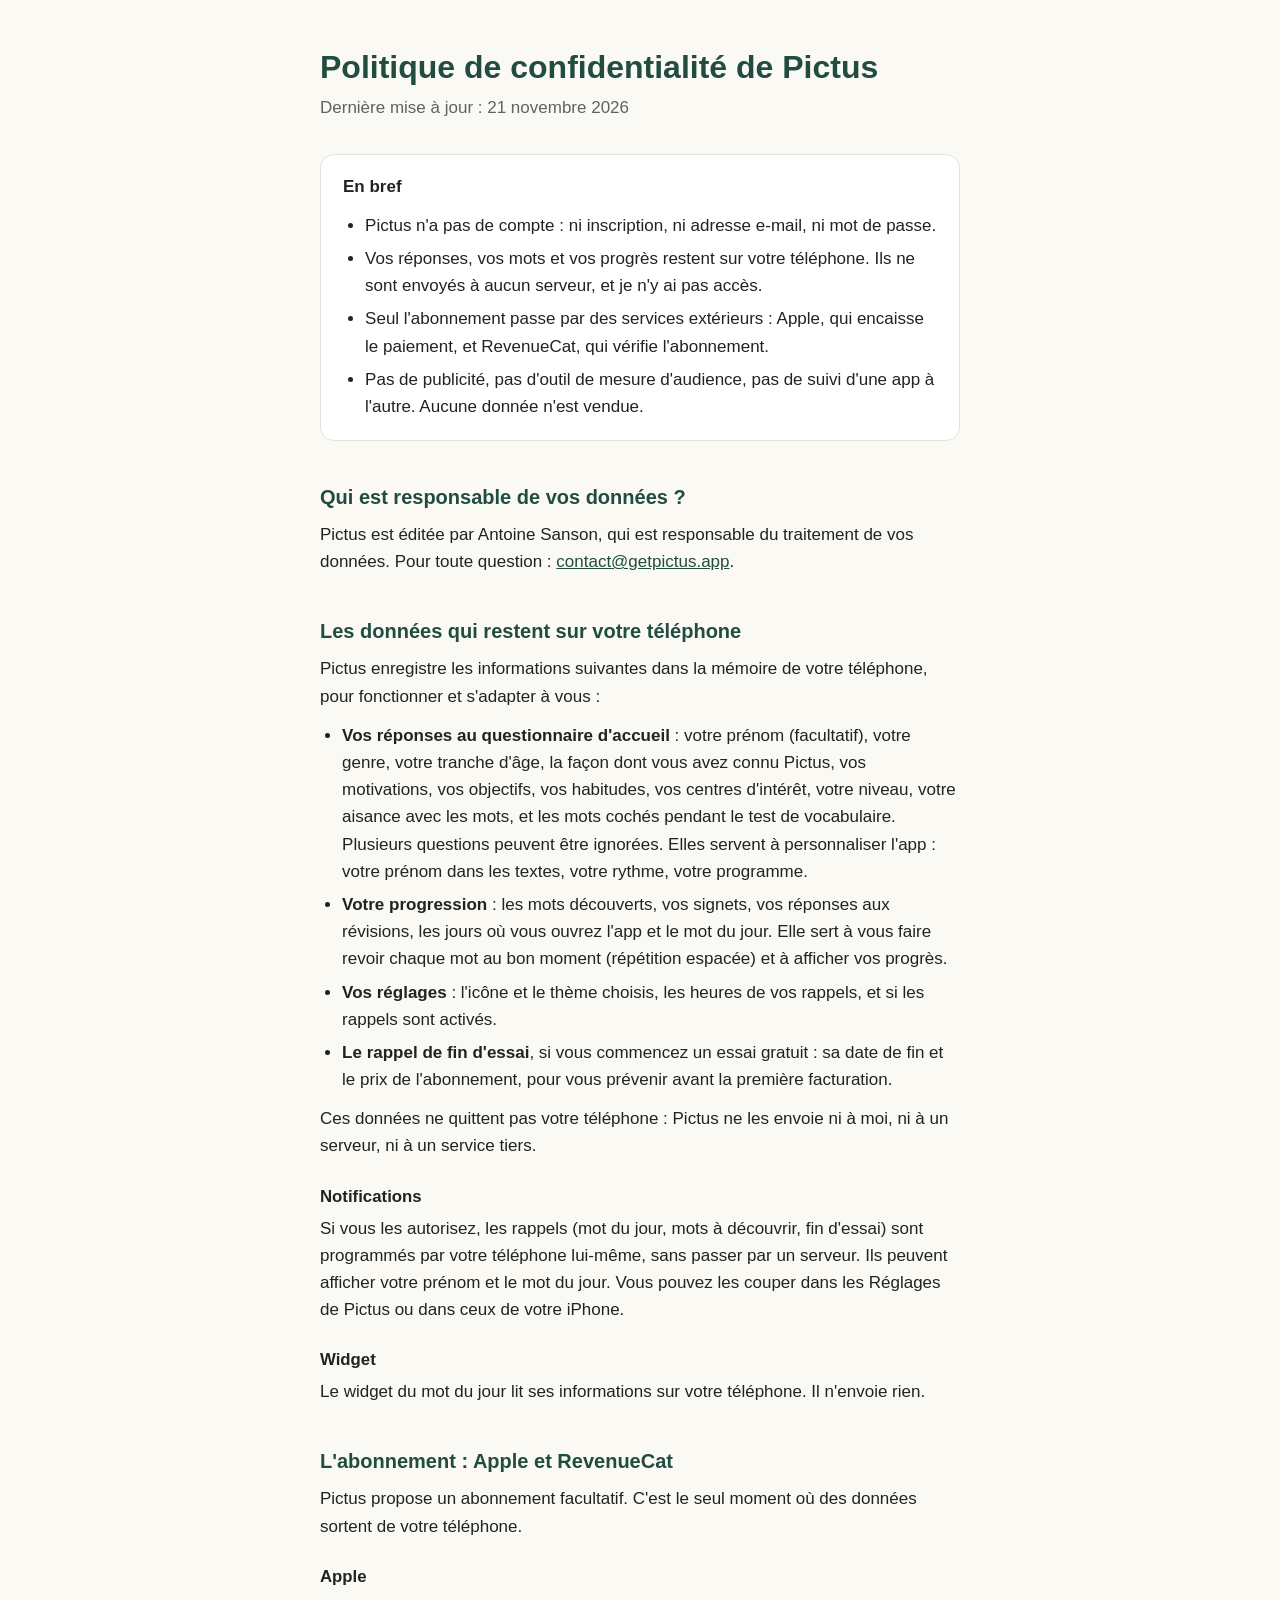
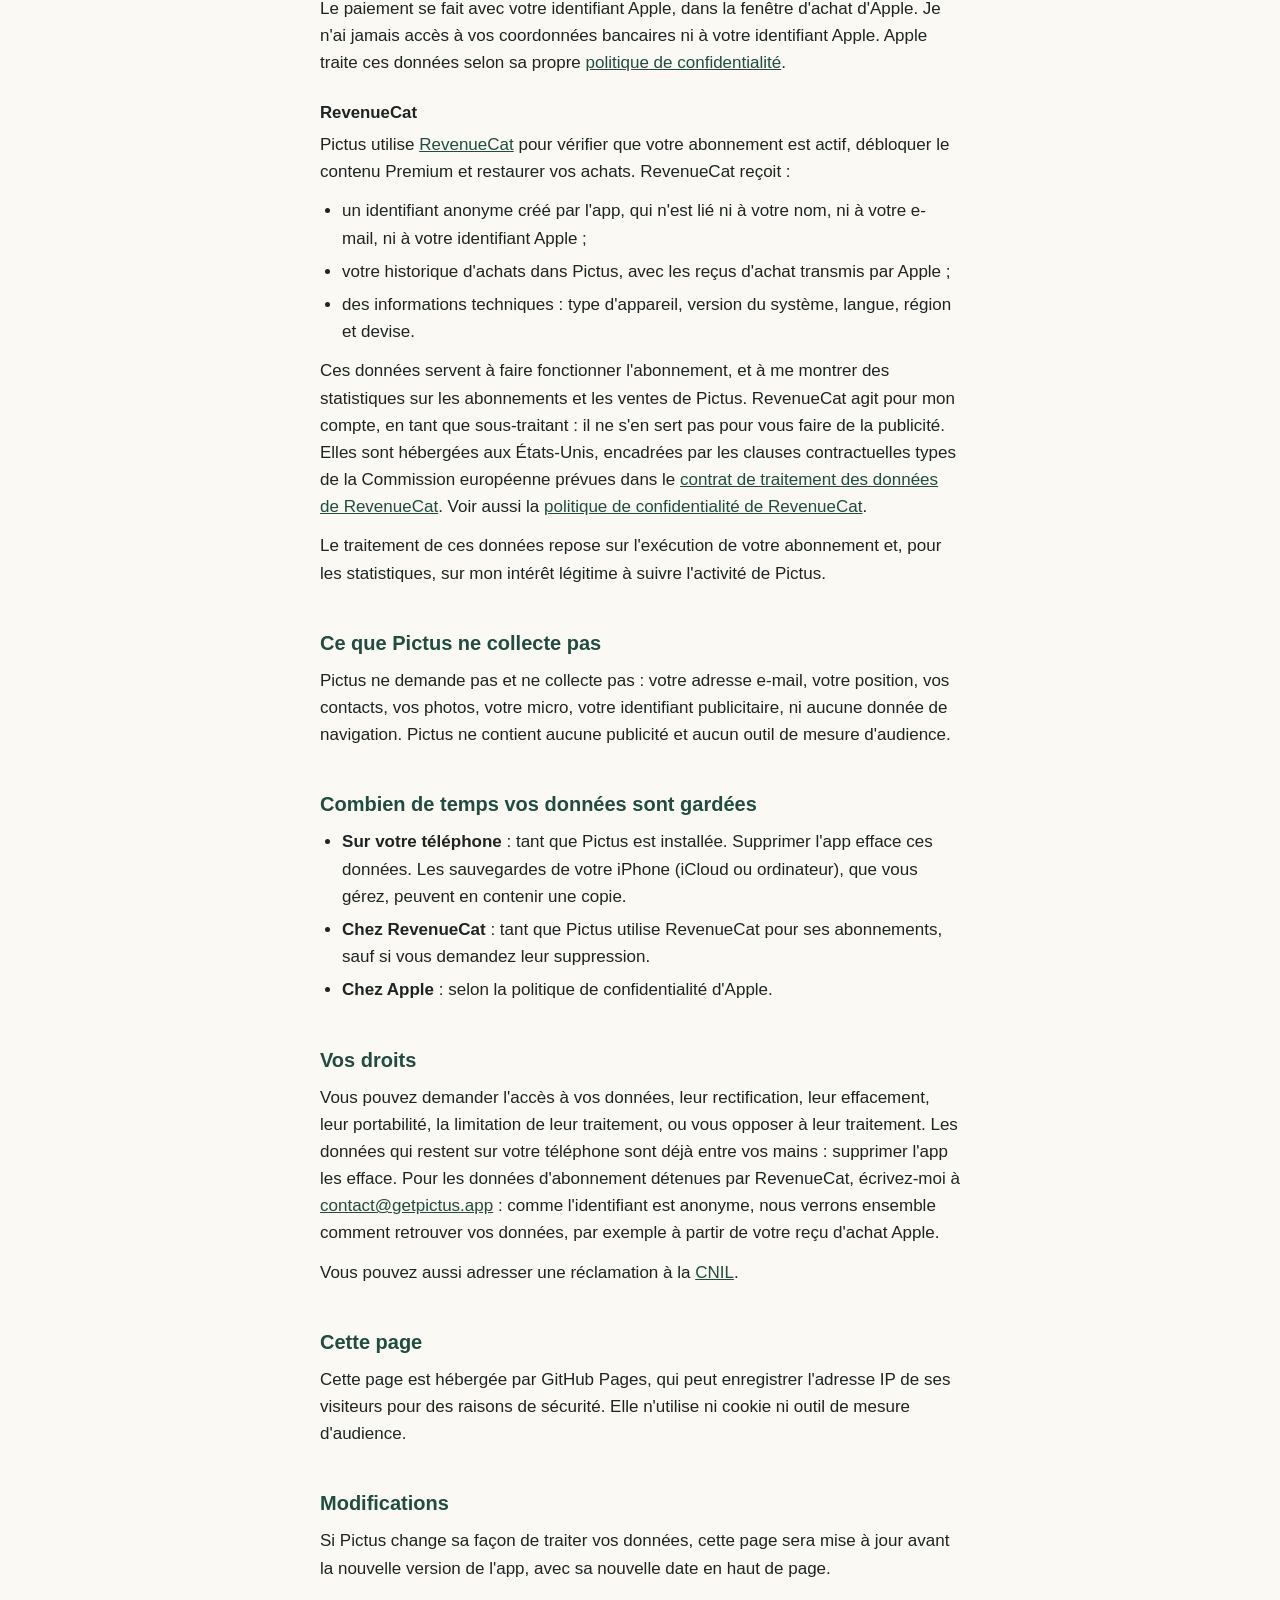
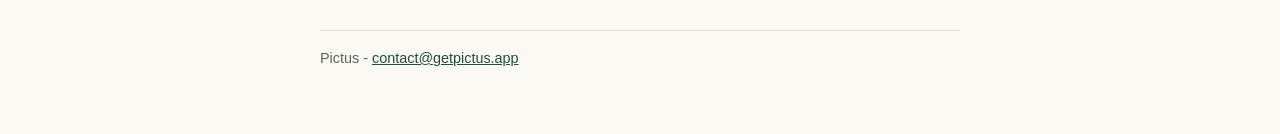
==== confidentialite/index.html @ bcde491e "Publish the Pictus privacy policy on GitHub Pages under getpictus.app" ====
<!doctype html>
<html lang="fr">
<head>
  <meta charset="utf-8">
  <meta name="viewport" content="width=device-width, initial-scale=1">
  <title>Politique de confidentialité - Pictus</title>
  <meta name="description" content="Politique de confidentialité de l'app Pictus : quelles données, pourquoi, où elles vont.">
  <style>
    :root {
      --bg: #faf9f4;
      --text: #1f2422;
      --muted: #5c6460;
      --accent: #214c41;
      --line: #e3e0d6;
      --card: #ffffff;
    }
    @media (prefers-color-scheme: dark) {
      :root {
        --bg: #171b1a;
        --text: #ecebe6;
        --muted: #a6aca8;
        --accent: #8cc4b2;
        --line: #2c3331;
        --card: #1f2423;
      }
    }
    * { box-sizing: border-box; }
    body {
      margin: 0;
      background: var(--bg);
      color: var(--text);
      font: 17px/1.6 -apple-system, BlinkMacSystemFont, "Segoe UI", Roboto, "Helvetica Neue", Arial, sans-serif;
      -webkit-text-size-adjust: 100%;
    }
    main { max-width: 680px; margin: 0 auto; padding: 48px 20px 64px; }
    h1 { font-size: 2rem; line-height: 1.2; margin: 0 0 8px; color: var(--accent); }
    h2 { font-size: 1.25rem; margin: 40px 0 8px; color: var(--accent); }
    h3 { font-size: 1.05rem; margin: 24px 0 4px; }
    p, ul { margin: 0 0 12px; }
    ul { padding-left: 1.3em; }
    li { margin-bottom: 6px; }
    a { color: var(--accent); }
    .updated { color: var(--muted); margin-bottom: 32px; }
    .summary {
      background: var(--card);
      border: 1px solid var(--line);
      border-radius: 14px;
      padding: 18px 22px 8px;
    }
    footer { margin-top: 48px; padding-top: 16px; border-top: 1px solid var(--line); color: var(--muted); font-size: 0.9rem; }
  </style>
</head>
<body>
<main>
  <h1>Politique de confidentialité de Pictus</h1>
  <p class="updated">Dernière mise à jour&nbsp;: 21&nbsp;novembre 2026</p>

  <div class="summary">
    <p><strong>En bref</strong></p>
    <ul>
      <li>Pictus n'a pas de compte&nbsp;: ni inscription, ni adresse e-mail, ni mot de passe.</li>
      <li>Vos réponses, vos mots et vos progrès restent sur votre téléphone. Ils ne sont envoyés à aucun serveur, et je n'y ai pas accès.</li>
      <li>Seul l'abonnement passe par des services extérieurs&nbsp;: Apple, qui encaisse le paiement, et RevenueCat, qui vérifie l'abonnement.</li>
      <li>Pas de publicité, pas d'outil de mesure d'audience, pas de suivi d'une app à l'autre. Aucune donnée n'est vendue.</li>
    </ul>
  </div>

  <h2>Qui est responsable de vos données&nbsp;?</h2>
  <p>Pictus est éditée par Antoine Sanson, qui est responsable du traitement de vos données. Pour toute question&nbsp;: <a href="mailto:contact@getpictus.app">contact@getpictus.app</a>.</p>

  <h2>Les données qui restent sur votre téléphone</h2>
  <p>Pictus enregistre les informations suivantes dans la mémoire de votre téléphone, pour fonctionner et s'adapter à vous&nbsp;:</p>
  <ul>
    <li><strong>Vos réponses au questionnaire d'accueil</strong>&nbsp;: votre prénom (facultatif), votre genre, votre tranche d'âge, la façon dont vous avez connu Pictus, vos motivations, vos objectifs, vos habitudes, vos centres d'intérêt, votre niveau, votre aisance avec les mots, et les mots cochés pendant le test de vocabulaire. Plusieurs questions peuvent être ignorées. Elles servent à personnaliser l'app&nbsp;: votre prénom dans les textes, votre rythme, votre programme.</li>
    <li><strong>Votre progression</strong>&nbsp;: les mots découverts, vos signets, vos réponses aux révisions, les jours où vous ouvrez l'app et le mot du jour. Elle sert à vous faire revoir chaque mot au bon moment (répétition espacée) et à afficher vos progrès.</li>
    <li><strong>Vos réglages</strong>&nbsp;: l'icône et le thème choisis, les heures de vos rappels, et si les rappels sont activés.</li>
    <li><strong>Le rappel de fin d'essai</strong>, si vous commencez un essai gratuit&nbsp;: sa date de fin et le prix de l'abonnement, pour vous prévenir avant la première facturation.</li>
  </ul>
  <p>Ces données ne quittent pas votre téléphone&nbsp;: Pictus ne les envoie ni à moi, ni à un serveur, ni à un service tiers.</p>

  <h3>Notifications</h3>
  <p>Si vous les autorisez, les rappels (mot du jour, mots à découvrir, fin d'essai) sont programmés par votre téléphone lui-même, sans passer par un serveur. Ils peuvent afficher votre prénom et le mot du jour. Vous pouvez les couper dans les Réglages de Pictus ou dans ceux de votre iPhone.</p>

  <h3>Widget</h3>
  <p>Le widget du mot du jour lit ses informations sur votre téléphone. Il n'envoie rien.</p>

  <h2>L'abonnement&nbsp;: Apple et RevenueCat</h2>
  <p>Pictus propose un abonnement facultatif. C'est le seul moment où des données sortent de votre téléphone.</p>

  <h3>Apple</h3>
  <p>Le paiement se fait avec votre identifiant Apple, dans la fenêtre d'achat d'Apple. Je n'ai jamais accès à vos coordonnées bancaires ni à votre identifiant Apple. Apple traite ces données selon sa propre <a href="https://www.apple.com/fr/legal/privacy/">politique de confidentialité</a>.</p>

  <h3>RevenueCat</h3>
  <p>Pictus utilise <a href="https://www.revenuecat.com/">RevenueCat</a> pour vérifier que votre abonnement est actif, débloquer le contenu Premium et restaurer vos achats. RevenueCat reçoit&nbsp;:</p>
  <ul>
    <li>un identifiant anonyme créé par l'app, qui n'est lié ni à votre nom, ni à votre e-mail, ni à votre identifiant Apple&nbsp;;</li>
    <li>votre historique d'achats dans Pictus, avec les reçus d'achat transmis par Apple&nbsp;;</li>
    <li>des informations techniques&nbsp;: type d'appareil, version du système, langue, région et devise.</li>
  </ul>
  <p>Ces données servent à faire fonctionner l'abonnement, et à me montrer des statistiques sur les abonnements et les ventes de Pictus. RevenueCat agit pour mon compte, en tant que sous-traitant&nbsp;: il ne s'en sert pas pour vous faire de la publicité. Elles sont hébergées aux États-Unis, encadrées par les clauses contractuelles types de la Commission européenne prévues dans le <a href="https://www.revenuecat.com/dpa">contrat de traitement des données de RevenueCat</a>. Voir aussi la <a href="https://www.revenuecat.com/privacy">politique de confidentialité de RevenueCat</a>.</p>
  <p>Le traitement de ces données repose sur l'exécution de votre abonnement et, pour les statistiques, sur mon intérêt légitime à suivre l'activité de Pictus.</p>

  <h2>Ce que Pictus ne collecte pas</h2>
  <p>Pictus ne demande pas et ne collecte pas&nbsp;: votre adresse e-mail, votre position, vos contacts, vos photos, votre micro, votre identifiant publicitaire, ni aucune donnée de navigation. Pictus ne contient aucune publicité et aucun outil de mesure d'audience.</p>

  <h2>Combien de temps vos données sont gardées</h2>
  <ul>
    <li><strong>Sur votre téléphone</strong>&nbsp;: tant que Pictus est installée. Supprimer l'app efface ces données. Les sauvegardes de votre iPhone (iCloud ou ordinateur), que vous gérez, peuvent en contenir une copie.</li>
    <li><strong>Chez RevenueCat</strong>&nbsp;: tant que Pictus utilise RevenueCat pour ses abonnements, sauf si vous demandez leur suppression.</li>
    <li><strong>Chez Apple</strong>&nbsp;: selon la politique de confidentialité d'Apple.</li>
  </ul>

  <h2>Vos droits</h2>
  <p>Vous pouvez demander l'accès à vos données, leur rectification, leur effacement, leur portabilité, la limitation de leur traitement, ou vous opposer à leur traitement. Les données qui restent sur votre téléphone sont déjà entre vos mains&nbsp;: supprimer l'app les efface. Pour les données d'abonnement détenues par RevenueCat, écrivez-moi à <a href="mailto:contact@getpictus.app">contact@getpictus.app</a>&nbsp;: comme l'identifiant est anonyme, nous verrons ensemble comment retrouver vos données, par exemple à partir de votre reçu d'achat Apple.</p>
  <p>Vous pouvez aussi adresser une réclamation à la <a href="https://www.cnil.fr/fr/plaintes">CNIL</a>.</p>

  <h2>Cette page</h2>
  <p>Cette page est hébergée par GitHub Pages, qui peut enregistrer l'adresse IP de ses visiteurs pour des raisons de sécurité. Elle n'utilise ni cookie ni outil de mesure d'audience.</p>

  <h2>Modifications</h2>
  <p>Si Pictus change sa façon de traiter vos données, cette page sera mise à jour avant la nouvelle version de l'app, avec sa nouvelle date en haut de page.</p>

  <footer>Pictus - <a href="mailto:contact@getpictus.app">contact@getpictus.app</a></footer>
</main>
</body>
</html>
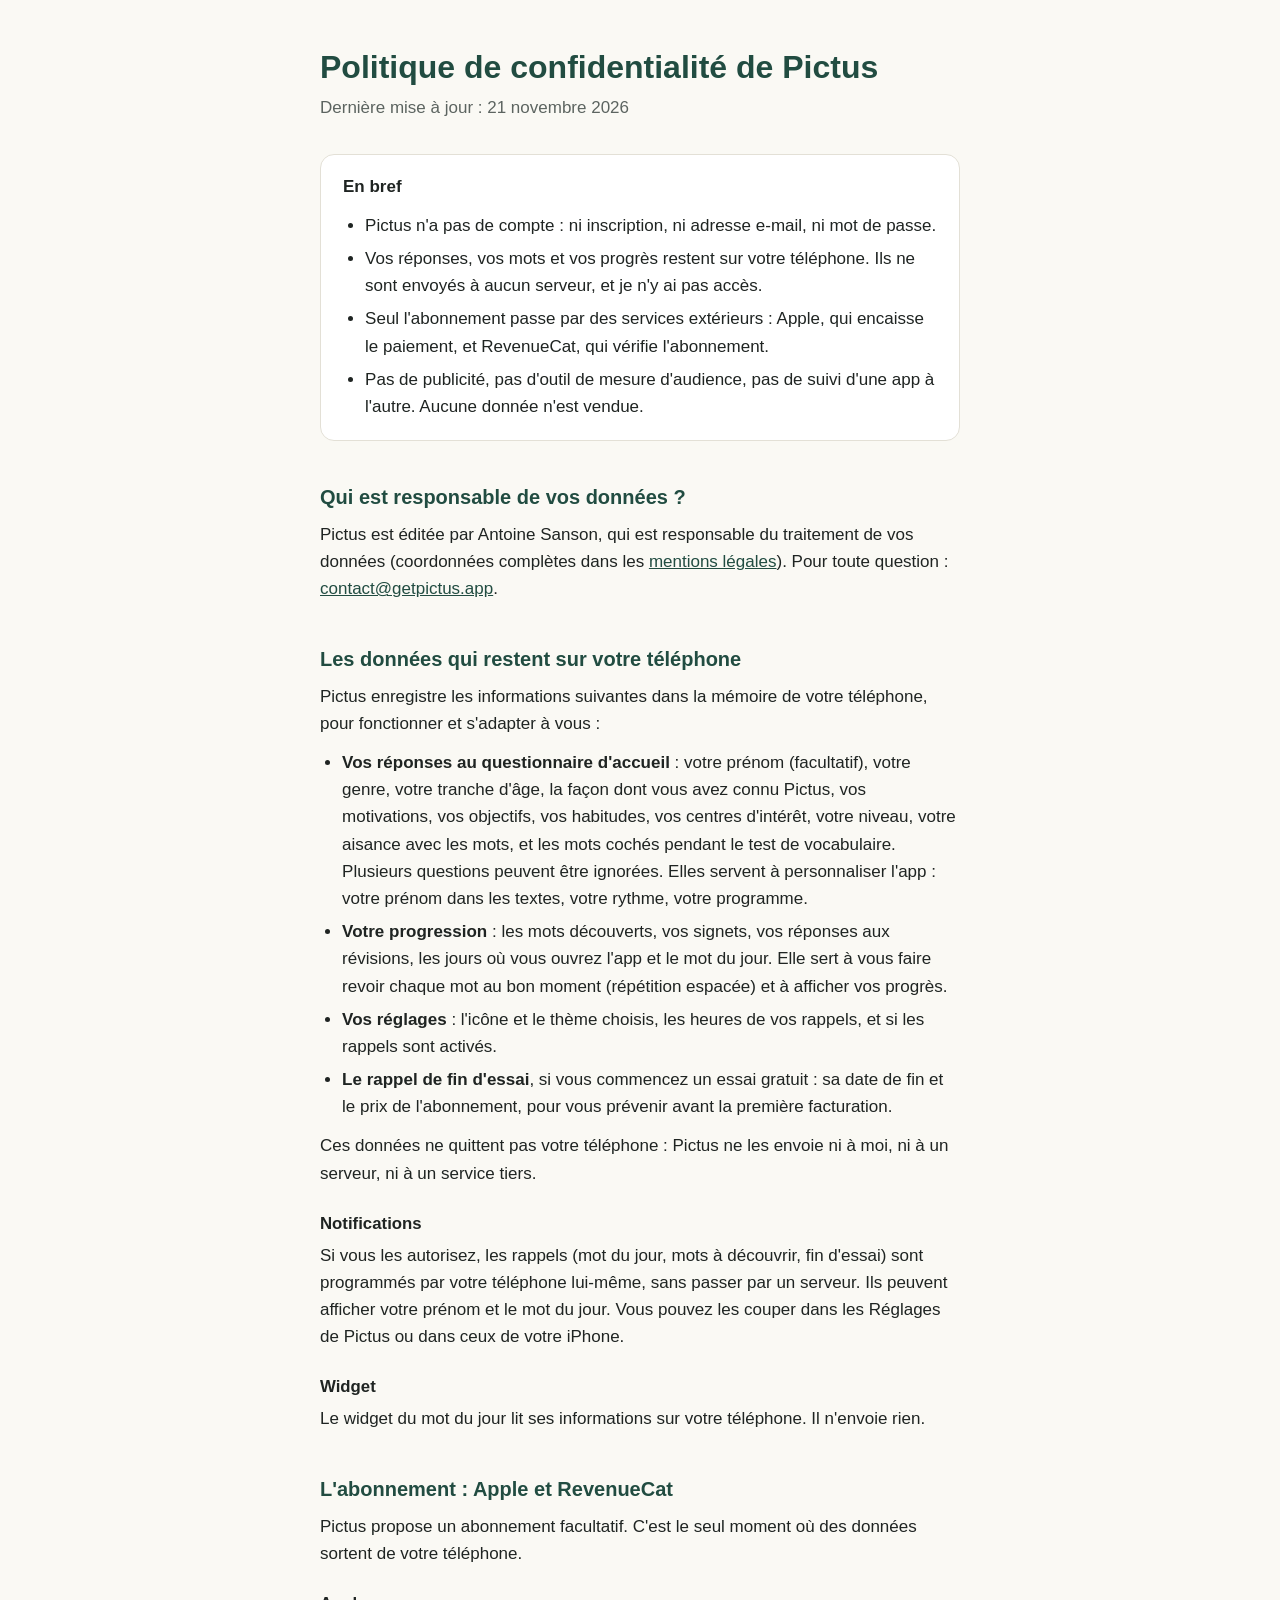
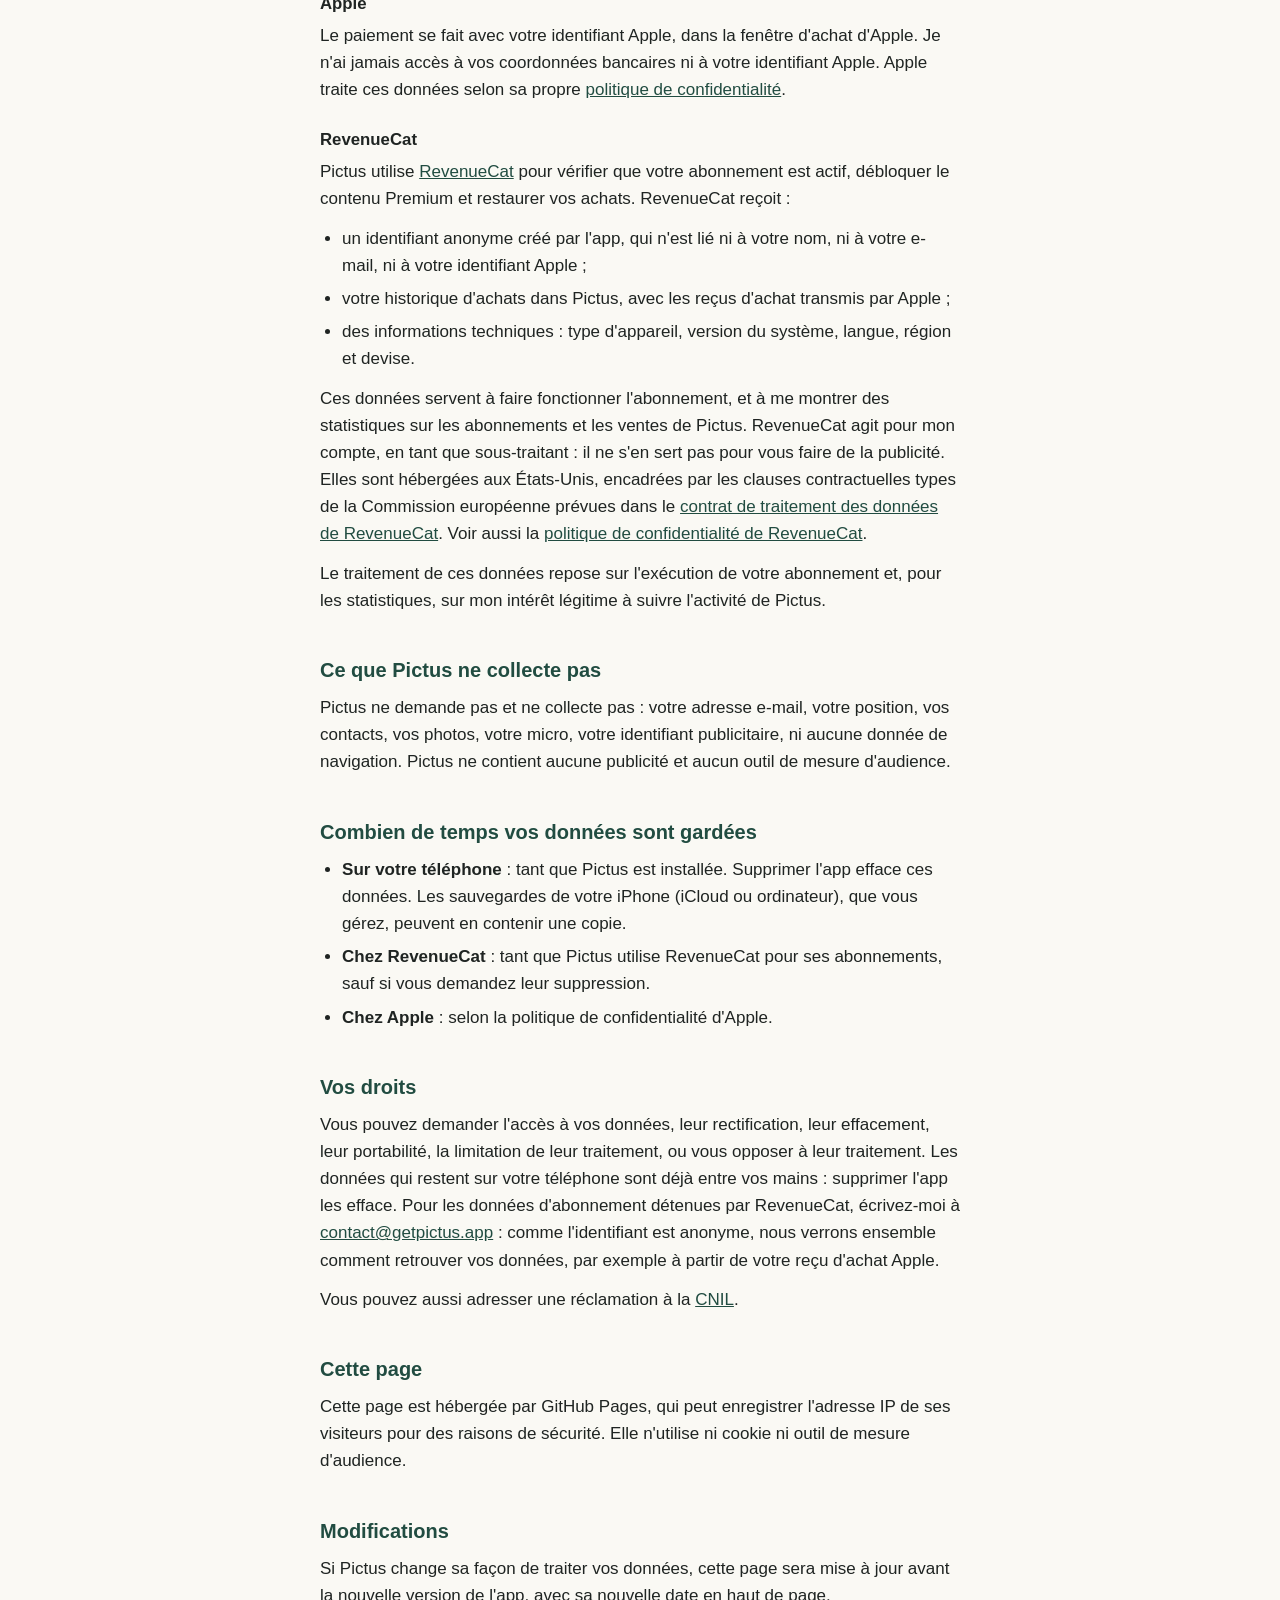
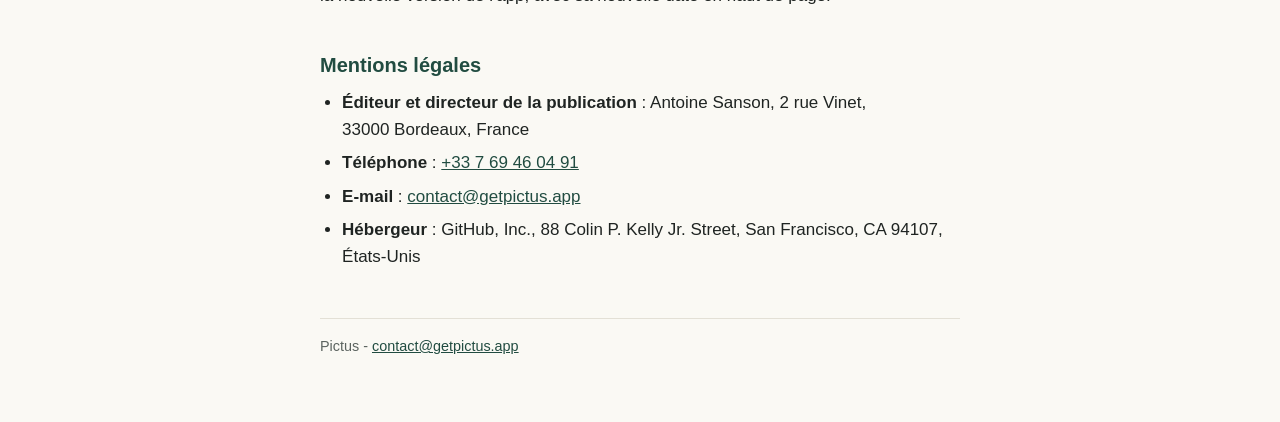
==== commit fd7bf0e7: "Add the legal notice: publisher, address, phone, e-mail and host" ====
--- a/confidentialite/index.html
+++ b/confidentialite/index.html
@@ -66,7 +66,7 @@
   </div>
 
   <h2>Qui est responsable de vos données&nbsp;?</h2>
-  <p>Pictus est éditée par Antoine Sanson, qui est responsable du traitement de vos données. Pour toute question&nbsp;: <a href="mailto:contact@getpictus.app">contact@getpictus.app</a>.</p>
+  <p>Pictus est éditée par Antoine Sanson, qui est responsable du traitement de vos données (coordonnées complètes dans les <a href="#mentions-legales">mentions légales</a>). Pour toute question&nbsp;: <a href="mailto:contact@getpictus.app">contact@getpictus.app</a>.</p>
 
   <h2>Les données qui restent sur votre téléphone</h2>
   <p>Pictus enregistre les informations suivantes dans la mémoire de votre téléphone, pour fonctionner et s'adapter à vous&nbsp;:</p>
@@ -120,6 +120,14 @@
   <h2>Modifications</h2>
   <p>Si Pictus change sa façon de traiter vos données, cette page sera mise à jour avant la nouvelle version de l'app, avec sa nouvelle date en haut de page.</p>
 
+  <h2 id="mentions-legales">Mentions légales</h2>
+  <ul>
+    <li><strong>Éditeur et directeur de la publication</strong>&nbsp;: Antoine Sanson, 2&nbsp;rue Vinet, 33000&nbsp;Bordeaux, France</li>
+    <li><strong>Téléphone</strong>&nbsp;: <a href="tel:+33769460491">+33&nbsp;7&nbsp;69&nbsp;46&nbsp;04&nbsp;91</a></li>
+    <li><strong>E-mail</strong>&nbsp;: <a href="mailto:contact@getpictus.app">contact@getpictus.app</a></li>
+    <li><strong>Hébergeur</strong>&nbsp;: GitHub, Inc., 88&nbsp;Colin P. Kelly Jr. Street, San Francisco, CA&nbsp;94107, États-Unis</li>
+  </ul>
+
   <footer>Pictus - <a href="mailto:contact@getpictus.app">contact@getpictus.app</a></footer>
 </main>
 </body>
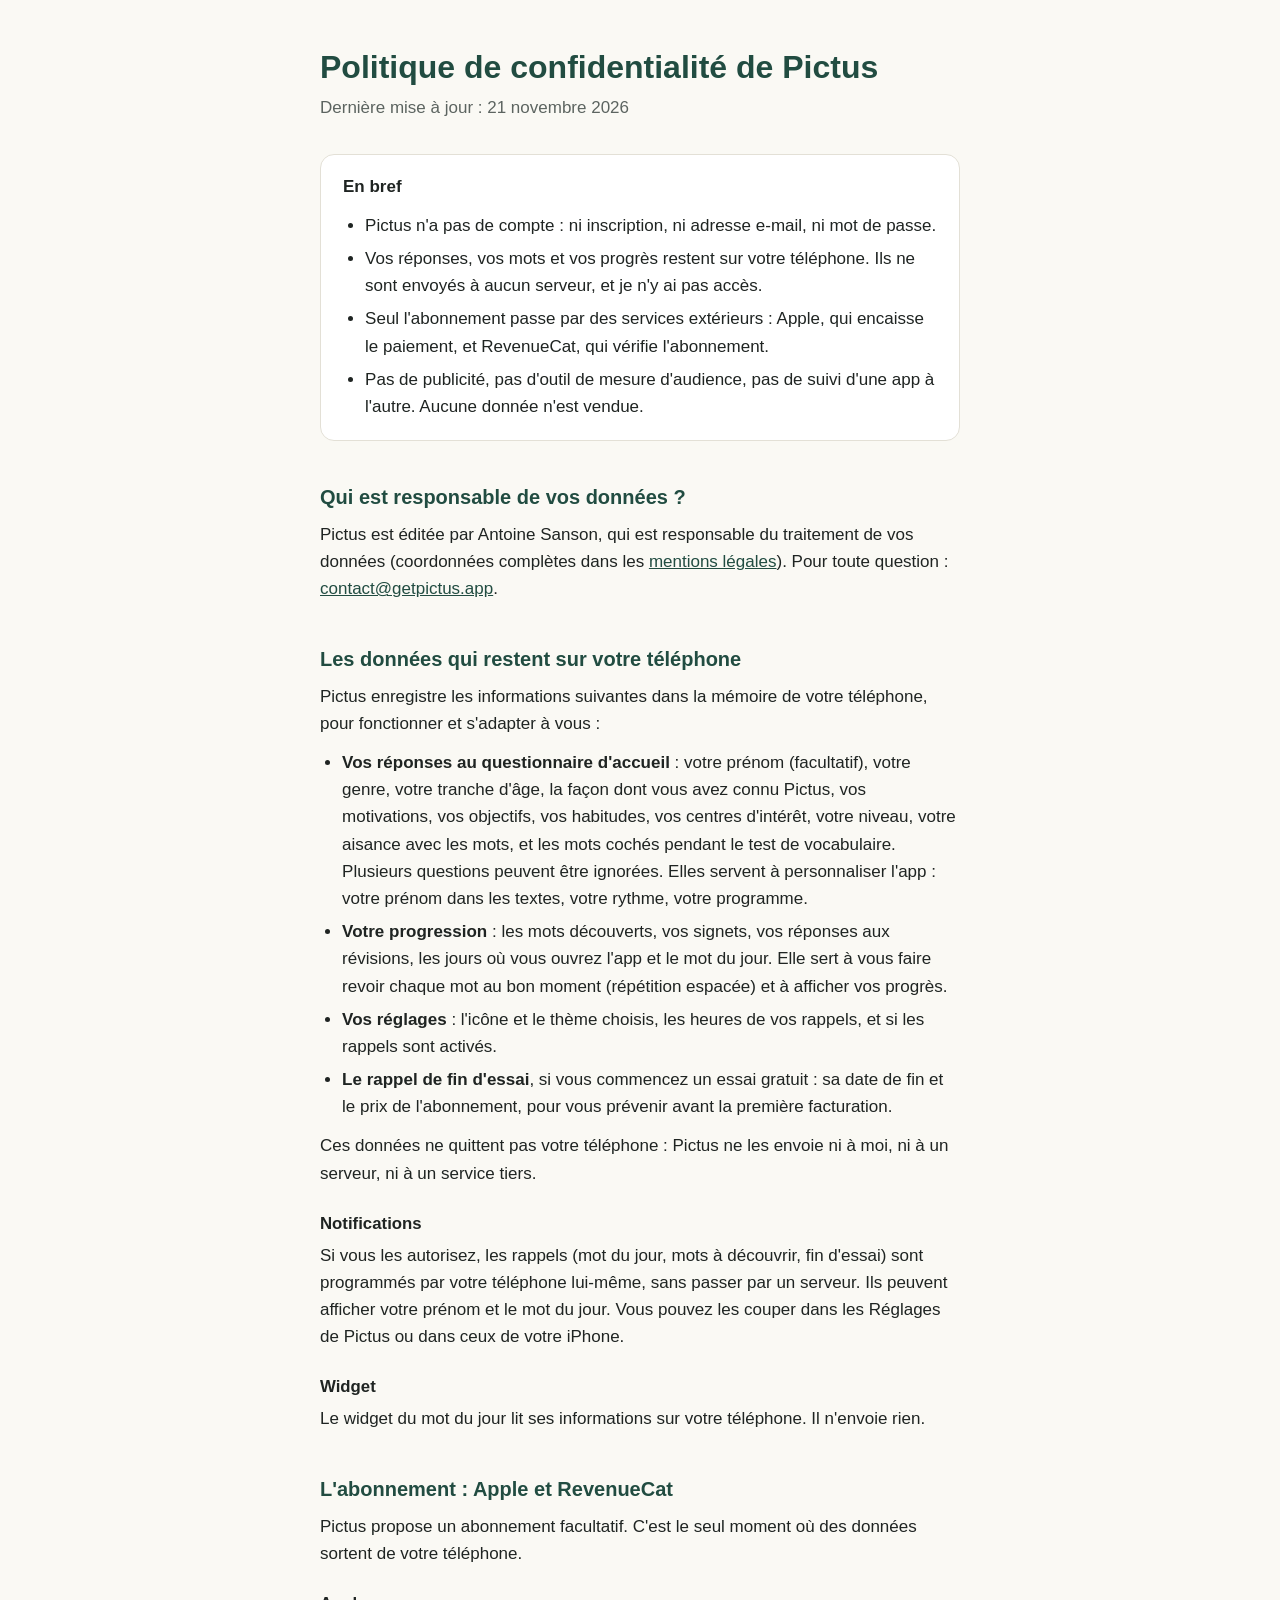
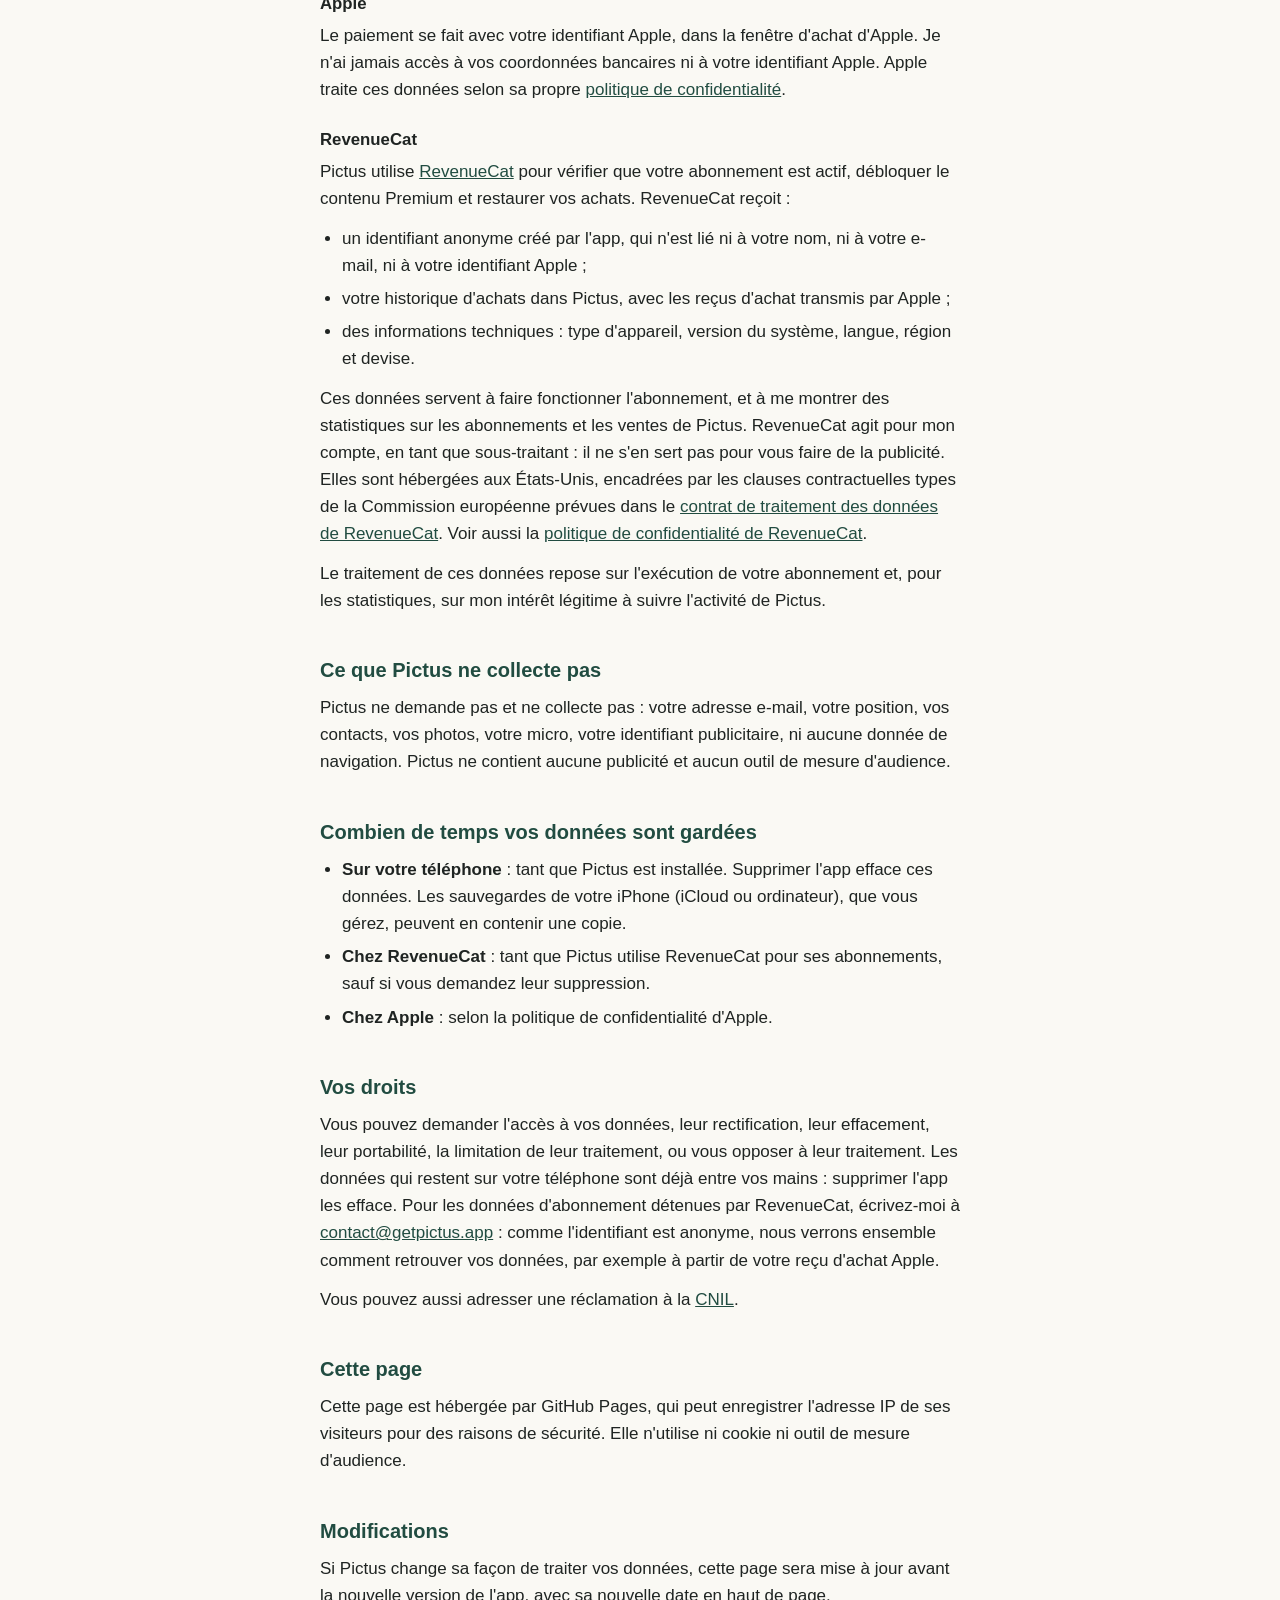
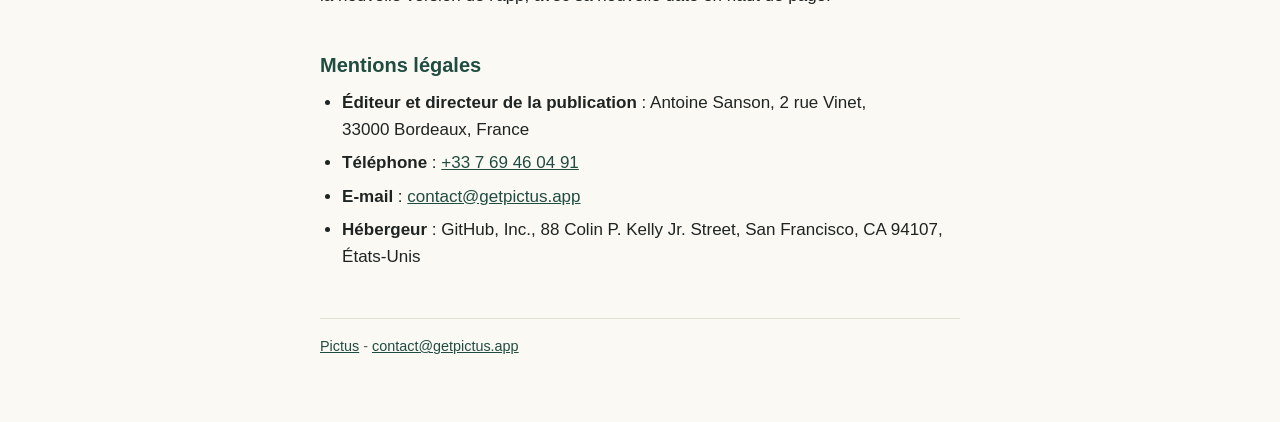
==== commit 37ed7190: "Turn the home page into a landing page for Pictus, with the official App Store badge" ====
--- a/confidentialite/index.html
+++ b/confidentialite/index.html
@@ -128,7 +128,7 @@
     <li><strong>Hébergeur</strong>&nbsp;: GitHub, Inc., 88&nbsp;Colin P. Kelly Jr. Street, San Francisco, CA&nbsp;94107, États-Unis</li>
   </ul>
 
-  <footer>Pictus - <a href="mailto:contact@getpictus.app">contact@getpictus.app</a></footer>
+  <footer><a href="/">Pictus</a> - <a href="mailto:contact@getpictus.app">contact@getpictus.app</a></footer>
 </main>
 </body>
 </html>
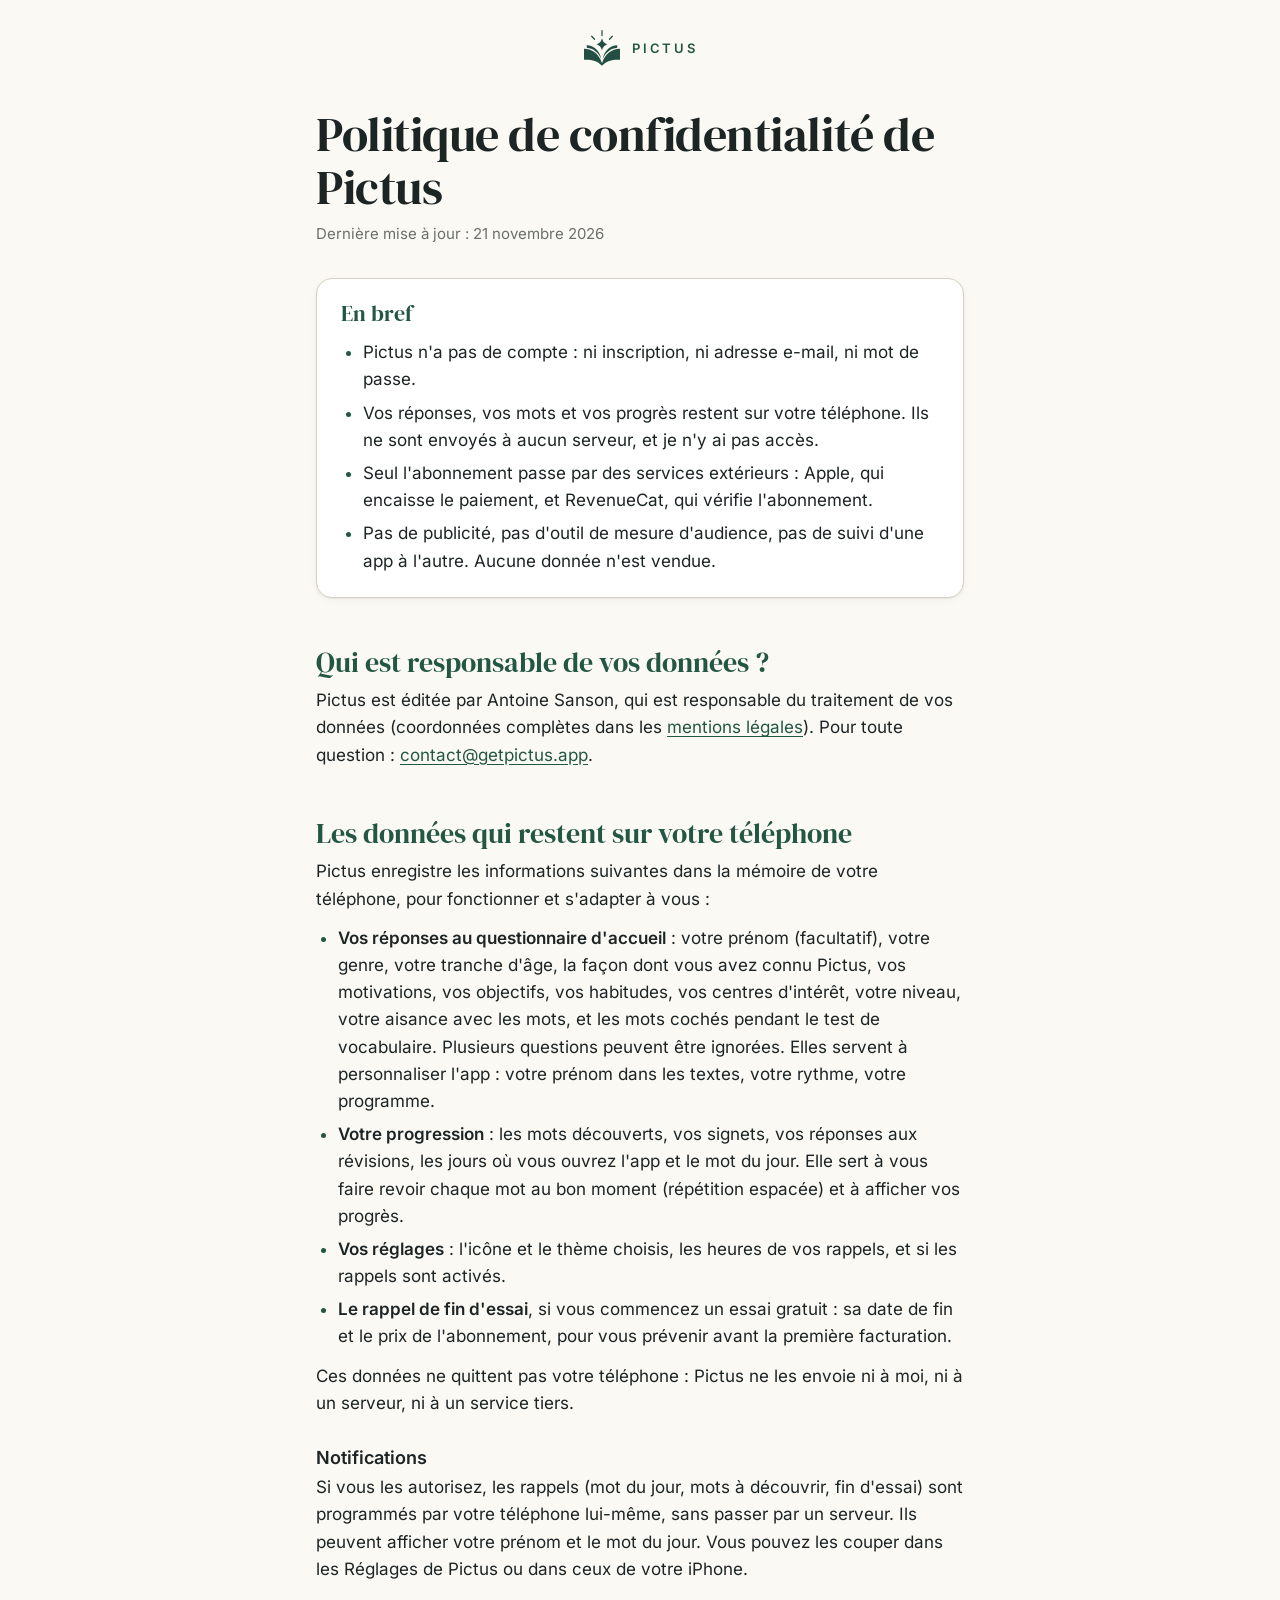
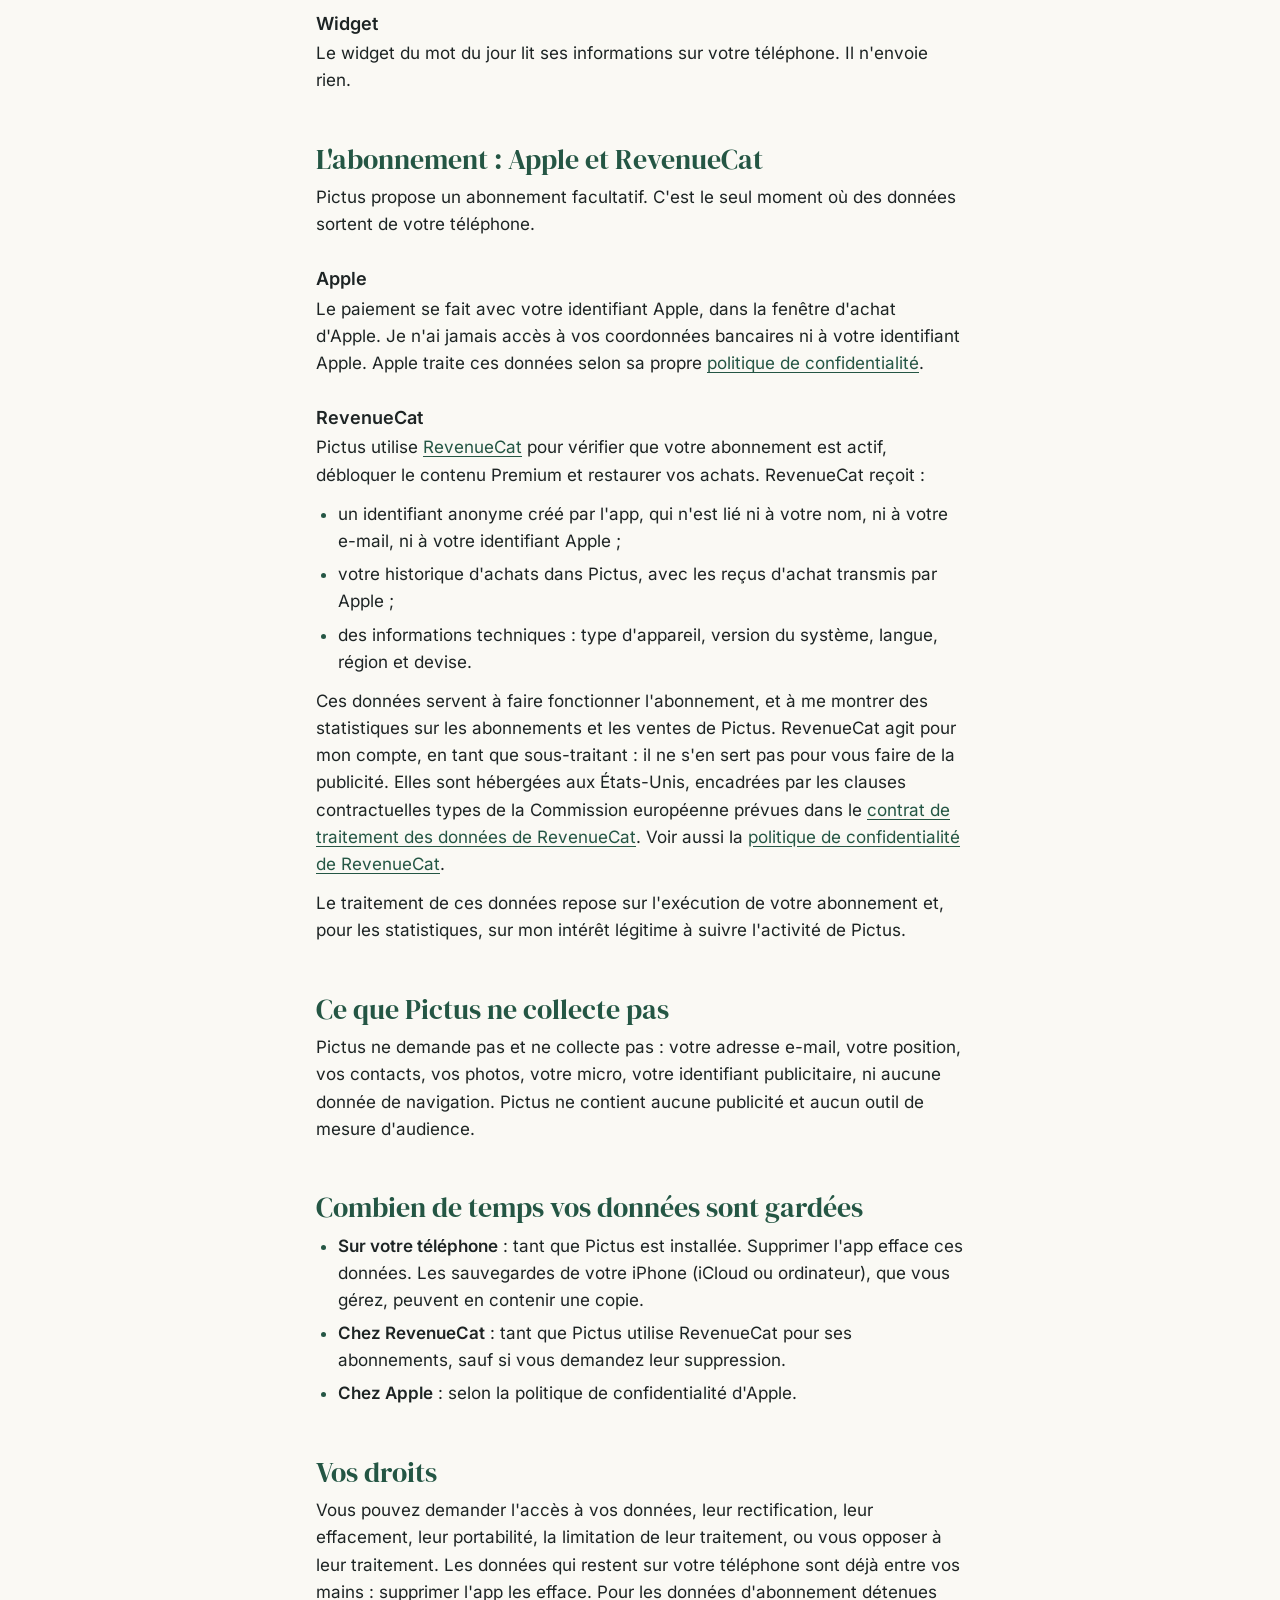
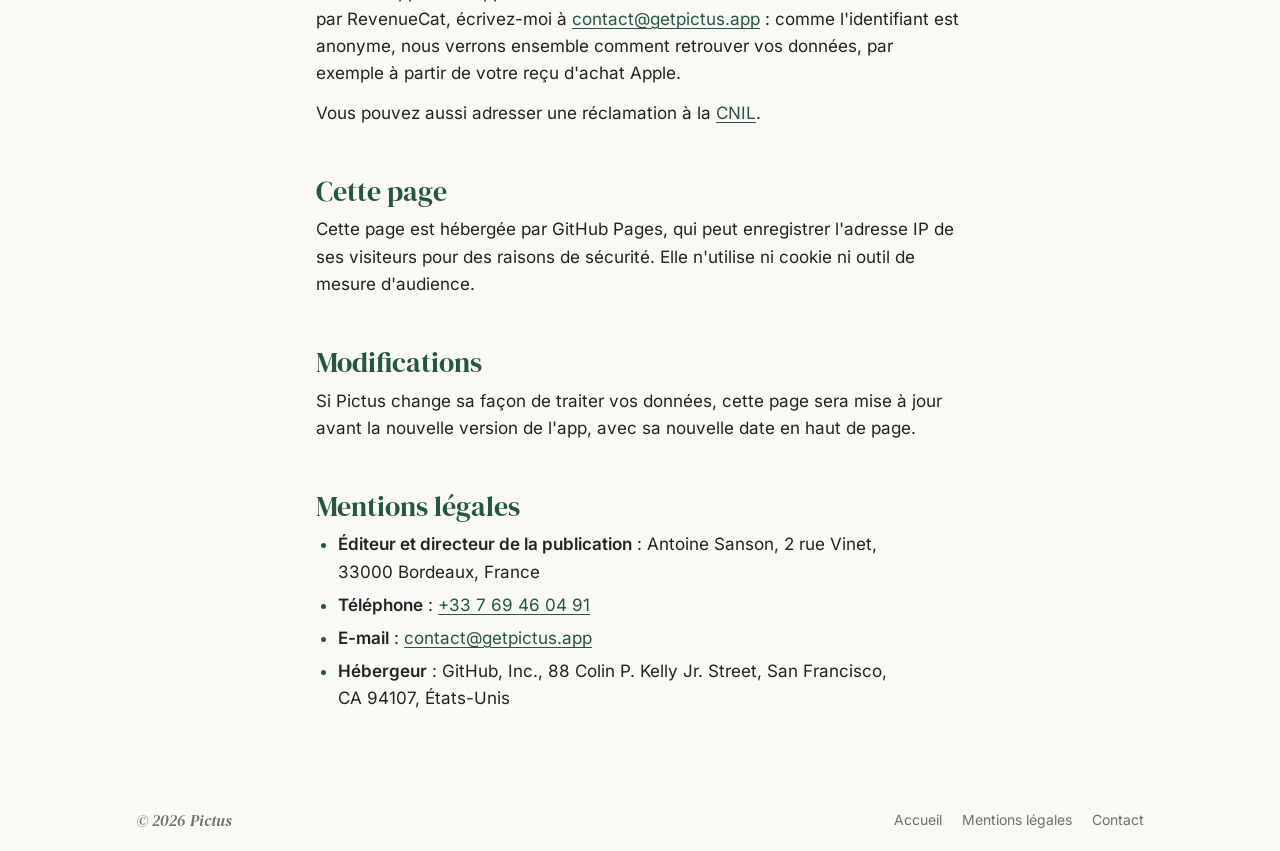
==== commit 732088c3: "Give the privacy policy the landing page's look through a shared stylesheet" ====
--- a/confidentialite/index.html
+++ b/confidentialite/index.html
@@ -5,52 +5,52 @@
   <meta name="viewport" content="width=device-width, initial-scale=1">
   <title>Politique de confidentialité - Pictus</title>
   <meta name="description" content="Politique de confidentialité de l'app Pictus : quelles données, pourquoi, où elles vont.">
+  <link rel="canonical" href="https://getpictus.app/confidentialite/">
+  <meta name="theme-color" content="#faf9f4">
+  <meta name="color-scheme" content="light">
+  <link rel="icon" href="/favicon.ico" sizes="48x48">
+  <link rel="icon" type="image/png" href="/favicon.png">
+  <link rel="apple-touch-icon" href="/apple-touch-icon.png">
+  <link rel="stylesheet" href="/assets/site.css">
   <style>
-    :root {
-      --bg: #faf9f4;
-      --text: #1f2422;
-      --muted: #5c6460;
-      --accent: #214c41;
-      --line: #e3e0d6;
-      --card: #ffffff;
+    .brand {
+      display: flex;
+      align-items: center;
+      gap: 10px;
+      width: fit-content;
+      margin: 0 auto;
+      padding: 28px 16px 0;
+      color: var(--foret);
+      text-decoration: none;
+      font: 600 13px/1 var(--sans);
+      letter-spacing: 0.22em;
+      text-transform: uppercase;
     }
-    @media (prefers-color-scheme: dark) {
-      :root {
-        --bg: #171b1a;
-        --text: #ecebe6;
-        --muted: #a6aca8;
-        --accent: #8cc4b2;
-        --line: #2c3331;
-        --card: #1f2423;
-      }
-    }
-    * { box-sizing: border-box; }
-    body {
-      margin: 0;
-      background: var(--bg);
-      color: var(--text);
-      font: 17px/1.6 -apple-system, BlinkMacSystemFont, "Segoe UI", Roboto, "Helvetica Neue", Arial, sans-serif;
-      -webkit-text-size-adjust: 100%;
-    }
-    main { max-width: 680px; margin: 0 auto; padding: 48px 20px 64px; }
-    h1 { font-size: 2rem; line-height: 1.2; margin: 0 0 8px; color: var(--accent); }
-    h2 { font-size: 1.25rem; margin: 40px 0 8px; color: var(--accent); }
-    h3 { font-size: 1.05rem; margin: 24px 0 4px; }
+    .brand img { width: 40px; height: 40px; }
+    main { flex: 1; width: 100%; max-width: 680px; margin: 0 auto; padding: 40px 16px 64px; }
+    h1 { margin: 0 0 8px; font: 400 clamp(36px, 7vw, 48px)/1.1 var(--serif); letter-spacing: -0.01em; }
+    h2 { margin: 48px 0 8px; font: 400 28px/1.2 var(--serif); color: var(--foret); }
+    h3 { margin: 28px 0 4px; font: 600 18px/1.4 var(--sans); }
     p, ul { margin: 0 0 12px; }
     ul { padding-left: 1.3em; }
     li { margin-bottom: 6px; }
-    a { color: var(--accent); }
-    .updated { color: var(--muted); margin-bottom: 32px; }
+    li::marker { color: var(--foret); }
+    a { color: var(--foret); text-underline-offset: 3px; }
+    strong { font-weight: 600; }
+    .updated { margin-bottom: 32px; font-size: 15px; color: var(--pierre); }
     .summary {
-      background: var(--card);
-      border: 1px solid var(--line);
-      border-radius: 14px;
-      padding: 18px 22px 8px;
+      padding: 20px 24px 10px;
+      background: var(--raised);
+      border: 1px solid var(--argile);
+      border-radius: 16px;
+      box-shadow: 0 1px 2px rgba(29, 36, 36, 0.06), 0 2px 8px rgba(29, 36, 36, 0.04);
     }
-    footer { margin-top: 48px; padding-top: 16px; border-top: 1px solid var(--line); color: var(--muted); font-size: 0.9rem; }
+    .summary > p:first-child { font: 400 22px/1.3 var(--serif); color: var(--foret); }
+    .summary > p:first-child strong { font-weight: 400; }
   </style>
 </head>
 <body>
+<a class="brand" href="/"><img src="/assets/logo.svg" alt="">Pictus</a>
 <main>
   <h1>Politique de confidentialité de Pictus</h1>
   <p class="updated">Dernière mise à jour&nbsp;: 21&nbsp;novembre 2026</p>
@@ -128,7 +128,15 @@
     <li><strong>Hébergeur</strong>&nbsp;: GitHub, Inc., 88&nbsp;Colin P. Kelly Jr. Street, San Francisco, CA&nbsp;94107, États-Unis</li>
   </ul>
 
-  <footer><a href="/">Pictus</a> - <a href="mailto:contact@getpictus.app">contact@getpictus.app</a></footer>
 </main>
+
+<footer>
+  <em>© 2026 Pictus</em>
+  <nav>
+    <a href="/">Accueil</a>
+    <a href="#mentions-legales">Mentions légales</a>
+    <a href="mailto:contact@getpictus.app">Contact</a>
+  </nav>
+</footer>
 </body>
 </html>
--- a/assets/site.css
+++ b/assets/site.css
@@ -0,0 +1,55 @@
+/* Shared by every page: the app's fonts and colors (eloquent-app/src/constants/theme.ts), base text, footer. */
+@font-face { font-family: "DM Serif Display"; src: url("/assets/fonts/DMSerifDisplay_400Regular.ttf") format("truetype"); font-weight: 400; font-style: normal; font-display: swap; }
+@font-face { font-family: "DM Serif Display"; src: url("/assets/fonts/DMSerifDisplay_400Regular_Italic.ttf") format("truetype"); font-weight: 400; font-style: italic; font-display: swap; }
+@font-face { font-family: "Inter"; src: url("/assets/fonts/Inter_400Regular.ttf") format("truetype"); font-weight: 400; font-display: swap; }
+@font-face { font-family: "Inter"; src: url("/assets/fonts/Inter_600SemiBold.ttf") format("truetype"); font-weight: 600; font-display: swap; }
+
+:root {
+  --foret: #245644;
+  --foret-tint: #e1e5d9;
+  --papier: #faf9f4;
+  --raised: #ffffff;
+  --sable: #eae5dc;
+  --argile: #d8d0c4;
+  --encre: #1d2424;
+  --pierre: #6b706d;
+  --serif: "DM Serif Display", Georgia, "Times New Roman", serif;
+  --sans: "Inter", -apple-system, BlinkMacSystemFont, "Segoe UI", Roboto, "Helvetica Neue", Arial, sans-serif;
+}
+
+* { box-sizing: border-box; }
+html, body { margin: 0; }
+body {
+  min-height: 100vh;
+  min-height: 100svh;
+  display: flex;
+  flex-direction: column;
+  background: var(--papier);
+  color: var(--encre);
+  font: 400 17px/1.6 var(--sans);
+  -webkit-font-smoothing: antialiased;
+  -webkit-text-size-adjust: 100%;
+}
+
+footer {
+  position: relative;
+  display: flex;
+  flex-wrap: wrap;
+  justify-content: space-between;
+  gap: 8px 24px;
+  width: 100%;
+  max-width: 1040px;
+  margin: 0 auto;
+  padding: 20px 16px calc(20px + env(safe-area-inset-bottom));
+  font-size: 14px;
+  color: var(--pierre);
+}
+footer em { font: italic 400 16px/1.4 var(--serif); }
+footer nav { display: flex; flex-wrap: wrap; gap: 4px 20px; }
+footer a { color: inherit; text-decoration: none; }
+footer a:hover { color: var(--foret); text-decoration: underline; text-underline-offset: 3px; }
+
+@media (max-width: 600px) {
+  footer { justify-content: center; text-align: center; }
+  footer nav { justify-content: center; }
+}
